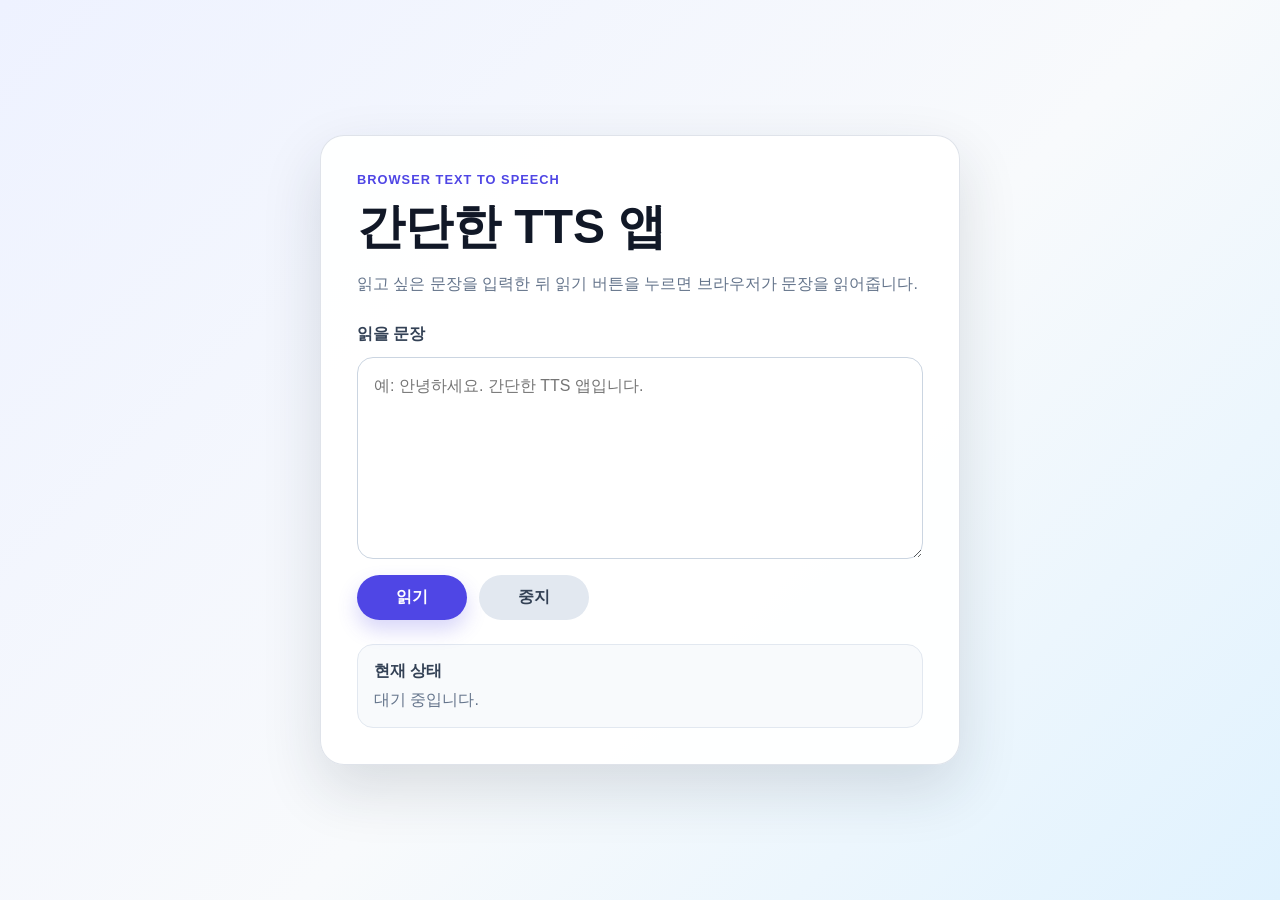
==== previews/codex-add-stop-functionality-and-basic-error-handling-csp0sd/index.html @ ff5339cf "Deploy codex/add-stop-functionality-and-basic-error-handling-csp0sd to GitHub Pages" ====
<!DOCTYPE html>
<html lang="ko">
<head>
  <meta charset="UTF-8">
  <meta name="viewport" content="width=device-width, initial-scale=1.0">
  <title>Simple TTS App</title>
  <link rel="stylesheet" href="styles.css">
</head>
<body>
  <main class="app">
    <section class="card" aria-labelledby="app-title">
      <p class="eyebrow">Browser Text to Speech</p>
      <h1 id="app-title">간단한 TTS 앱</h1>
      <p class="description">읽고 싶은 문장을 입력한 뒤 읽기 버튼을 누르면 브라우저가 문장을 읽어줍니다.</p>

      <form class="tts-form">
        <label for="tts-text">읽을 문장</label>
        <textarea id="tts-text" name="tts-text" rows="7" placeholder="예: 안녕하세요. 간단한 TTS 앱입니다."></textarea>

        <div class="actions">
          <button type="button" id="speak-button" class="primary-button">읽기</button>
          <button type="button" class="secondary-button">중지</button>
        </div>
      </form>

      <section class="status-panel" aria-live="polite" aria-label="현재 상태">
        <span class="status-label">현재 상태</span>
        <p id="status-message">대기 중입니다.</p>
      </section>
    </section>
  </main>
  <script src="app.js" defer></script>
</body>
</html>
---- previews/codex-add-stop-functionality-and-basic-error-handling-csp0sd/styles.css ----
:root {
  color: #1f2937;
  background: #eef2ff;
  font-family: -apple-system, BlinkMacSystemFont, "Segoe UI", sans-serif;
}

* {
  box-sizing: border-box;
}

body {
  min-height: 100vh;
  margin: 0;
  background: linear-gradient(135deg, #eef2ff 0%, #f8fafc 55%, #e0f2fe 100%);
}

.app {
  display: flex;
  align-items: center;
  justify-content: center;
  min-height: 100vh;
  padding: 32px 16px;
}

.card {
  width: min(100%, 640px);
  padding: 36px;
  border: 1px solid rgba(148, 163, 184, 0.3);
  border-radius: 24px;
  background: rgba(255, 255, 255, 0.92);
  box-shadow: 0 24px 60px rgba(30, 41, 59, 0.14);
}

.eyebrow {
  margin: 0 0 8px;
  color: #4f46e5;
  font-size: 0.8rem;
  font-weight: 700;
  letter-spacing: 0.08em;
  text-transform: uppercase;
}

h1 {
  margin: 0;
  color: #111827;
  font-size: clamp(2rem, 5vw, 3rem);
}

.description {
  margin: 12px 0 28px;
  color: #64748b;
  line-height: 1.6;
}

.tts-form {
  display: grid;
  gap: 12px;
}

label,
.status-label {
  color: #334155;
  font-weight: 700;
}

textarea {
  width: 100%;
  resize: vertical;
  min-height: 180px;
  padding: 16px;
  border: 1px solid #cbd5e1;
  border-radius: 16px;
  color: #111827;
  font: inherit;
  line-height: 1.5;
  outline: none;
  transition: border-color 0.2s ease, box-shadow 0.2s ease;
}

textarea:focus {
  border-color: #6366f1;
  box-shadow: 0 0 0 4px rgba(99, 102, 241, 0.14);
}

.actions {
  display: flex;
  flex-wrap: wrap;
  gap: 12px;
  margin-top: 4px;
}

button {
  min-width: 110px;
  padding: 12px 18px;
  border: 0;
  border-radius: 999px;
  cursor: pointer;
  font: inherit;
  font-weight: 700;
  transition: transform 0.2s ease, box-shadow 0.2s ease;
}

button:hover {
  transform: translateY(-1px);
}

.primary-button {
  color: #fff;
  background: #4f46e5;
  box-shadow: 0 10px 20px rgba(79, 70, 229, 0.22);
}

.secondary-button {
  color: #334155;
  background: #e2e8f0;
}

.status-panel {
  margin-top: 24px;
  padding: 16px;
  border-radius: 16px;
  background: #f8fafc;
  border: 1px solid #e2e8f0;
}

.status-panel p {
  margin: 8px 0 0;
  color: #64748b;
}

@media (max-width: 520px) {
  .card {
    padding: 24px;
  }

  button {
    width: 100%;
  }
}

button:disabled {
  cursor: not-allowed;
  opacity: 0.65;
  transform: none;
}

#status-message[data-status="speaking"] {
  color: #4f46e5;
  font-weight: 700;
}

#status-message[data-status="complete"] {
  color: #047857;
  font-weight: 700;
}

#status-message[data-status="warning"] {
  color: #b45309;
  font-weight: 700;
}
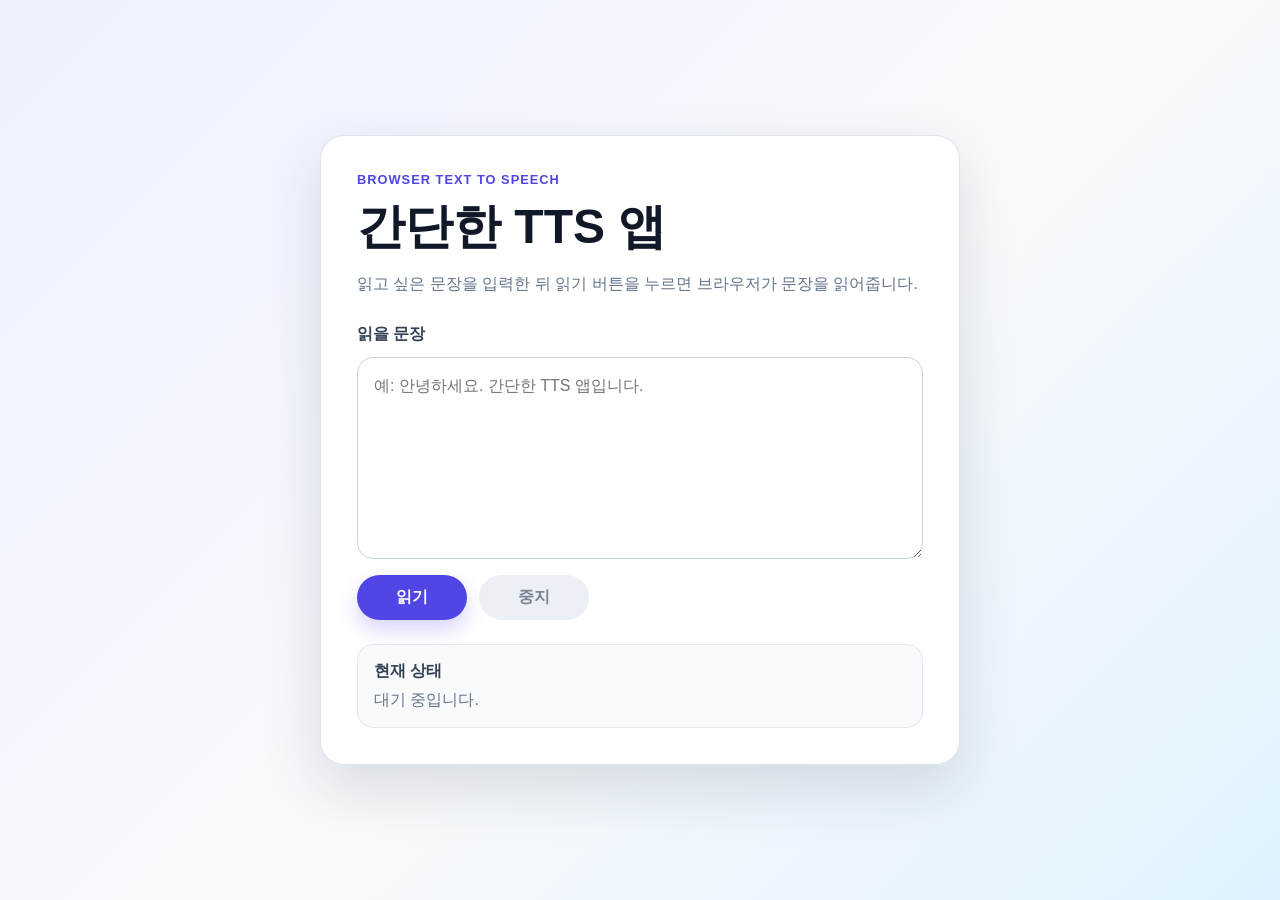
==== commit 8714e4e0: "Deploy codex/add-stop-functionality-and-basic-error-handling-csp0sd to GitHub Pages" ====
--- a/previews/codex-add-stop-functionality-and-basic-error-handling-csp0sd/index.html
+++ b/previews/codex-add-stop-functionality-and-basic-error-handling-csp0sd/index.html
@@ -19,7 +19,7 @@
 
         <div class="actions">
           <button type="button" id="speak-button" class="primary-button">읽기</button>
-          <button type="button" class="secondary-button">중지</button>
+          <button type="button" id="stop-button" class="secondary-button" disabled>중지</button>
         </div>
       </form>
 
